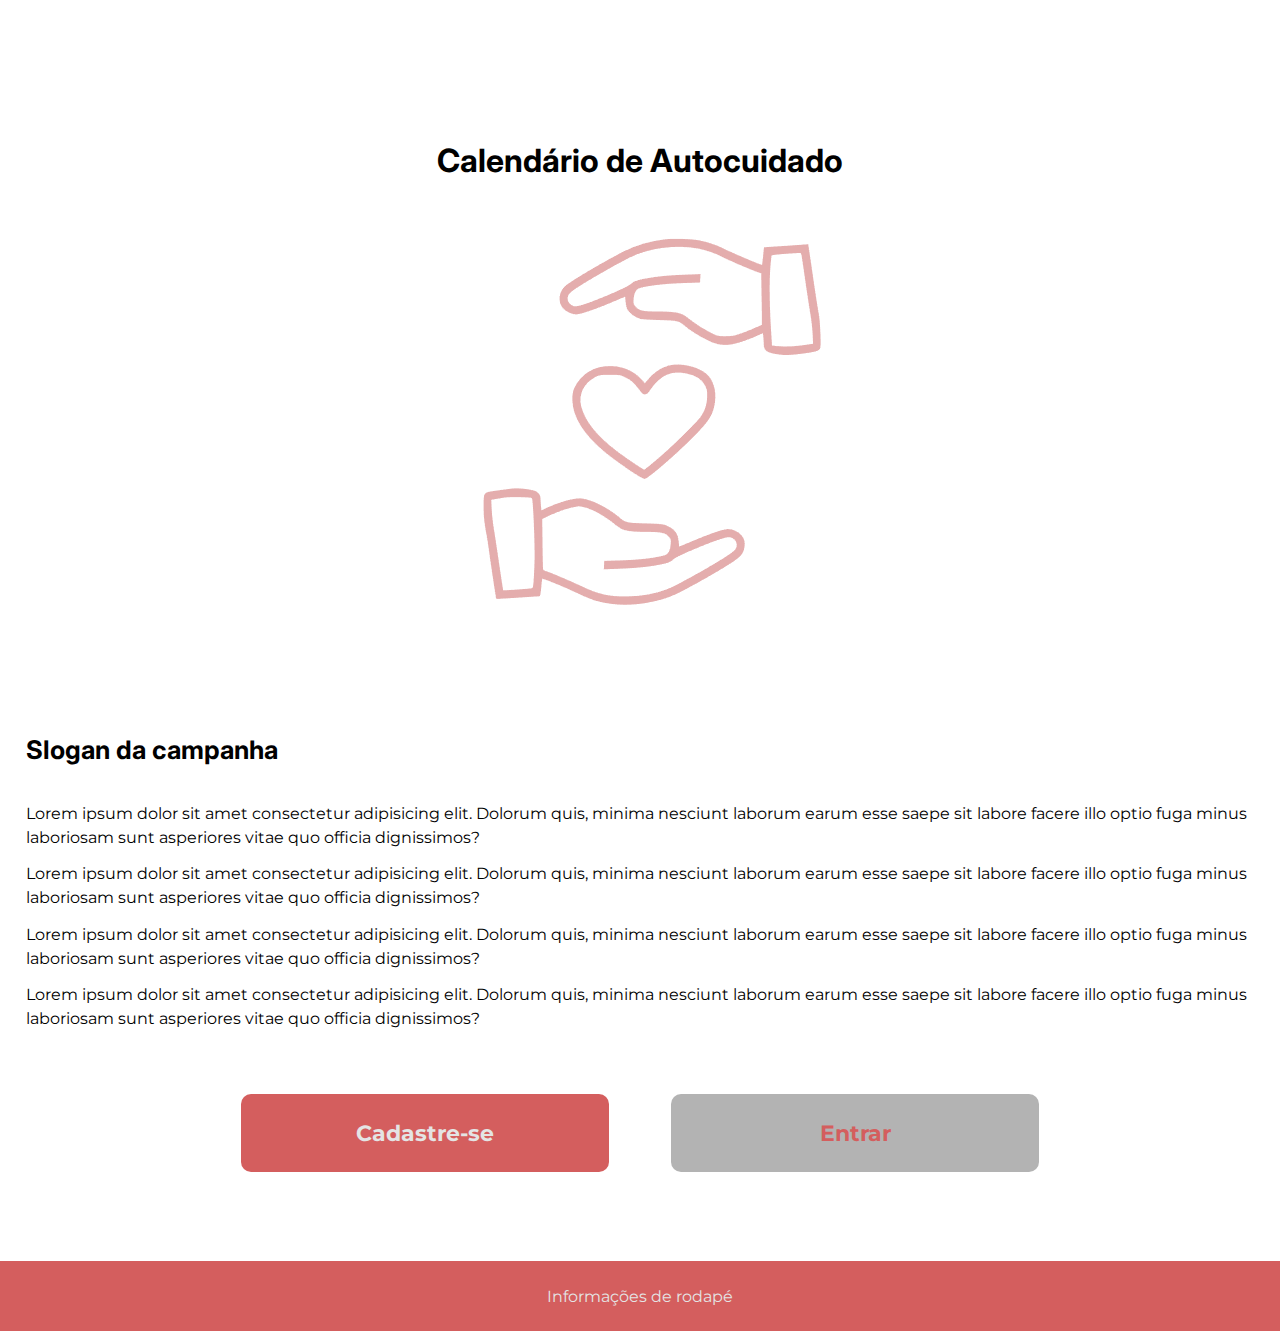
==== index.html @ 171ad5bb "init" ====
<!DOCTYPE html>
<html lang="pt-br">
<head>
    <meta charset="UTF-8">
    <meta http-equiv="X-UA-Compatible" content="IE=edge">
    <meta name="viewport" content="width=device-width, initial-scale=1.0">
    <title>Calendário de Autocuidado</title>
    <link rel="preconnect" href="https://fonts.googleapis.com">
    <link rel="preconnect" href="https://fonts.gstatic.com" crossorigin>
    <link href="https://fonts.googleapis.com/css2?family=Inter&family=Montserrat&display=swap" rel="stylesheet">
    <link rel="stylesheet" href="style.css">
</head>
<body>
    <header class="home-header">
        <h1>Calendário de Autocuidado</h1>
        <img src="midia/logo-home.png" alt="logotipo com duas mãos envolvendo um coração">
    </header>

    <main>
        <section class="home-text">

            <h2>Slogan da campanha</h2>

            <p>Lorem ipsum dolor sit amet consectetur adipisicing elit. Dolorum quis, minima nesciunt laborum earum esse saepe sit labore facere illo optio fuga minus laboriosam sunt asperiores vitae quo officia dignissimos?</p>
            
            <p>Lorem ipsum dolor sit amet consectetur adipisicing elit. Dolorum quis, minima nesciunt laborum earum esse saepe sit labore facere illo optio fuga minus laboriosam sunt asperiores vitae quo officia dignissimos?</p>
            
            <p>Lorem ipsum dolor sit amet consectetur adipisicing elit. Dolorum quis, minima nesciunt laborum earum esse saepe sit labore facere illo optio fuga minus laboriosam sunt asperiores vitae quo officia dignissimos?</p>
            
            <p>Lorem ipsum dolor sit amet consectetur adipisicing elit. Dolorum quis, minima nesciunt laborum earum esse saepe sit labore facere illo optio fuga minus laboriosam sunt asperiores vitae quo officia dignissimos?</p>

        </section>

        <section class="home-button-area">
                <a href="sign.html" class="botao">Cadastre-se</a>
                <a href="login.html" class="botao botao-secundario">Entrar</a>
        </section>

        <footer>
            Informações de rodapé
        </footer>
    </main>
</body>
</html>
---- style.css ----
:root{
    --cor-base: #e4e4e4;
    --cor-complemento: #b3b3b3;
    --cor-destaque: #D45E5E;

}

*{
    margin: 0;
    padding: 0;
    box-sizing: border-box;
}

body{
    background-color: var()--cor-base;
    font-family: 'Montserrat', sans-serif;;
}

h1{
    margin: 3% 0;
    font-family: 'Inter', sans-serif;
}

h2{
    font-size: 1.6rem;
    margin: 3% 0;
    font-family: 'Inter', sans-serif;
}

p{
    line-height: 1.5;
    margin: 1% 0;
}

.home-header{
    text-align: center;
    padding: 8% 0 2% 0;
}

section{
    padding: 2%;
}

.home-button-area{
    display: flex;
    justify-content: center;
    gap: 5%;
}

.botao{
    background-color: var(--cor-destaque);
    padding: 2%;
    width: 30%;
    border-radius: 10px;
    color: var(--cor-base);
    text-decoration: none;
    font-size: 1.4rem;
    font-weight: bold;
    text-align: center;
}

.botao-secundario{
    background-color: var(--cor-complemento);
    color: var(--cor-destaque);

}

footer{
    background-color: var(--cor-destaque);
    color: var(--cor-base);
    text-align: center;
    padding: 2% 0;
    margin-top: 5%;
}

.header-comum{
    padding: 2%;;
}

.header-comum-itens{
    display: flex;
    justify-content: space-between;
    align-items: center;
}

.link-voltar{
    color: #000;
    font-weight: bold;
    font-size: 1.4rem;
    text-decoration: none;
}

.form-cadastro{
    display: flex;
    flex-direction: column;
    justify-content: space-around;
    gap: 20px;
}

.input-comum{
    font-size: 1.2rem;
    background-color: var(--cor-destaque);
    color: var(--cor-base);
    border: 1px solid var(--cor-complemento);
    border-radius: 10px;
    padding: 2%;
}

.input-comum::placeholder{
    color: var(--cor-base);
}

.botao-comum{
    font-size: 1.4rem;
    font-weight: bold;
    background-color: var(--cor-destaque);
    color: var(--cor-base);
    border: 1px solid var(--cor-complemento);
    border-radius: 10px;
    padding: 2%;
    width: 40%;
    margin-left: auto;
    text-align: center;
    text-decoration: none;
}

label{
    font-size: 1.2rem;
    font-weight: bold;
}

.user-area{
    text-align: right;
}

.user-name, .user-icon{
    font-size: 1.4rem;
}

.logout-link{
   margin-top: 48px;
    font-size: 1.2rem;
    color: var(--cor-destaque);
}

.link-pequeno{
    color: var(--cor-destaque);
    font-weight: 900;
    margin-left: auto;
}

.content-text{
    display: flex;
    flex-direction: column;
    justify-content: space-around;
    align-items: center;
    height: 60vh;
}

.botao-centro{
    margin: 0;
}

.feed-last{
    margin-left: 2%;
    margin-bottom: 3%;
}
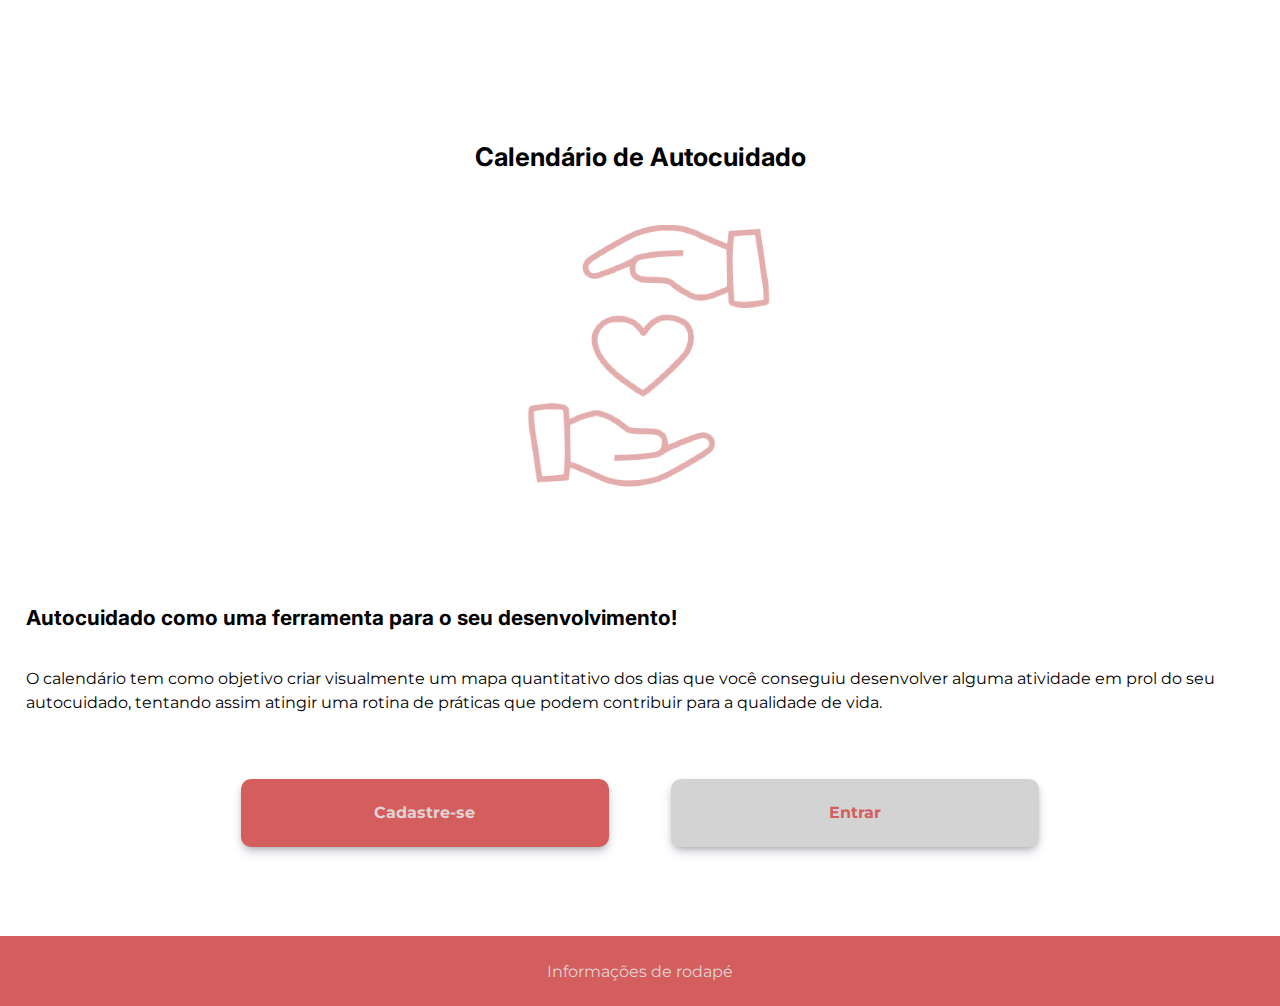
==== commit 457924ac: "content" ====
--- a/index.html
+++ b/index.html
@@ -19,16 +19,8 @@
     <main>
         <section class="home-text">
 
-            <h2>Slogan da campanha</h2>
-
-            <p>Lorem ipsum dolor sit amet consectetur adipisicing elit. Dolorum quis, minima nesciunt laborum earum esse saepe sit labore facere illo optio fuga minus laboriosam sunt asperiores vitae quo officia dignissimos?</p>
-            
-            <p>Lorem ipsum dolor sit amet consectetur adipisicing elit. Dolorum quis, minima nesciunt laborum earum esse saepe sit labore facere illo optio fuga minus laboriosam sunt asperiores vitae quo officia dignissimos?</p>
-            
-            <p>Lorem ipsum dolor sit amet consectetur adipisicing elit. Dolorum quis, minima nesciunt laborum earum esse saepe sit labore facere illo optio fuga minus laboriosam sunt asperiores vitae quo officia dignissimos?</p>
-            
-            <p>Lorem ipsum dolor sit amet consectetur adipisicing elit. Dolorum quis, minima nesciunt laborum earum esse saepe sit labore facere illo optio fuga minus laboriosam sunt asperiores vitae quo officia dignissimos?</p>
-
+            <h2>Autocuidado como uma ferramenta para o seu desenvolvimento!</h2>
+            <p>O calendário tem como objetivo criar visualmente um mapa quantitativo dos dias que você conseguiu desenvolver alguma atividade em prol do seu autocuidado, tentando assim atingir uma rotina de práticas que podem contribuir para a qualidade de vida.</p>
         </section>
 
         <section class="home-button-area">
--- a/style.css
+++ b/style.css
@@ -1,6 +1,6 @@
 :root{
-    --cor-base: #e4e4e4;
-    --cor-complemento: #b3b3b3;
+    --cor-base: #e0d3d3;
+    --cor-complemento: #d3d3d3;
     --cor-destaque: #D45E5E;
 
 }
@@ -18,11 +18,12 @@
 
 h1{
     margin: 3% 0;
+    font-size: 1.6rem;
     font-family: 'Inter', sans-serif;
 }
 
 h2{
-    font-size: 1.6rem;
+    font-size: 1.3rem;
     margin: 3% 0;
     font-family: 'Inter', sans-serif;
 }
@@ -54,14 +55,15 @@
     border-radius: 10px;
     color: var(--cor-base);
     text-decoration: none;
-    font-size: 1.4rem;
     font-weight: bold;
     text-align: center;
+    box-shadow: rgba(50, 50, 93, 0.25) 0px 6px 12px -2px, rgba(0, 0, 0, 0.3) 0px 3px 7px -3px;
 }
 
 .botao-secundario{
     background-color: var(--cor-complemento);
     color: var(--cor-destaque);
+    box-shadow: rgba(50, 50, 93, 0.25) 0px 6px 12px -2px, rgba(0, 0, 0, 0.3) 0px 3px 7px -3px;
 
 }
 
@@ -98,7 +100,6 @@
 }
 
 .input-comum{
-    font-size: 1.2rem;
     background-color: var(--cor-destaque);
     color: var(--cor-base);
     border: 1px solid var(--cor-complemento);
@@ -111,7 +112,6 @@
 }
 
 .botao-comum{
-    font-size: 1.4rem;
     font-weight: bold;
     background-color: var(--cor-destaque);
     color: var(--cor-base);
@@ -122,10 +122,10 @@
     margin-left: auto;
     text-align: center;
     text-decoration: none;
+    box-shadow: rgba(50, 50, 93, 0.25) 0px 6px 12px -2px, rgba(0, 0, 0, 0.3) 0px 3px 7px -3px;
 }
 
 label{
-    font-size: 1.2rem;
     font-weight: bold;
 }
 
@@ -139,7 +139,6 @@
 
 .logout-link{
    margin-top: 48px;
-    font-size: 1.2rem;
     color: var(--cor-destaque);
 }
 
@@ -147,6 +146,7 @@
     color: var(--cor-destaque);
     font-weight: 900;
     margin-left: auto;
+    font-size: 0.8rem;
 }
 
 .content-text{
@@ -164,4 +164,13 @@
 .feed-last{
     margin-left: 2%;
     margin-bottom: 3%;
+}
+
+.logo-mini{
+    margin-top: 2%;
+}
+
+.login-block{
+    margin: 15% 0;
+    height: 60vh;
 }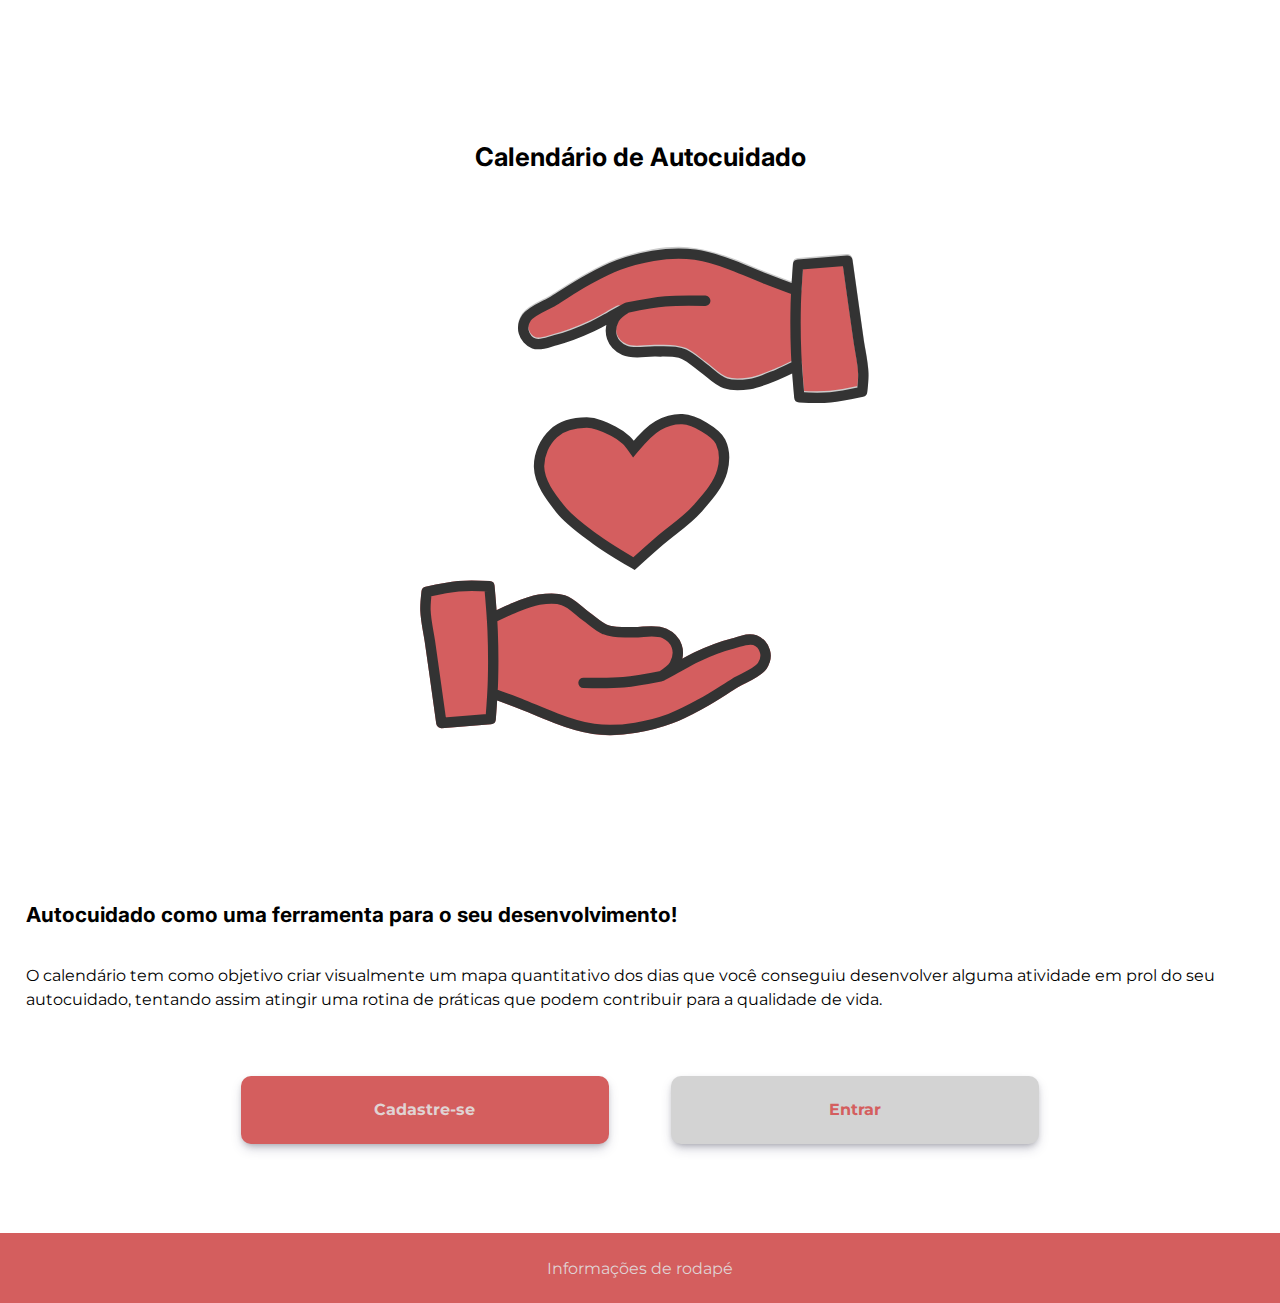
==== commit 6379d46a: "db-register" ====
--- a/index.html
+++ b/index.html
@@ -13,7 +13,7 @@
 <body>
     <header class="home-header">
         <h1>Calendário de Autocuidado</h1>
-        <img src="midia/logo-home.png" alt="logotipo com duas mãos envolvendo um coração">
+        <img src="midia/logo.svg" alt="logotipo com duas mãos envolvendo um coração">
     </header>
 
     <main>
